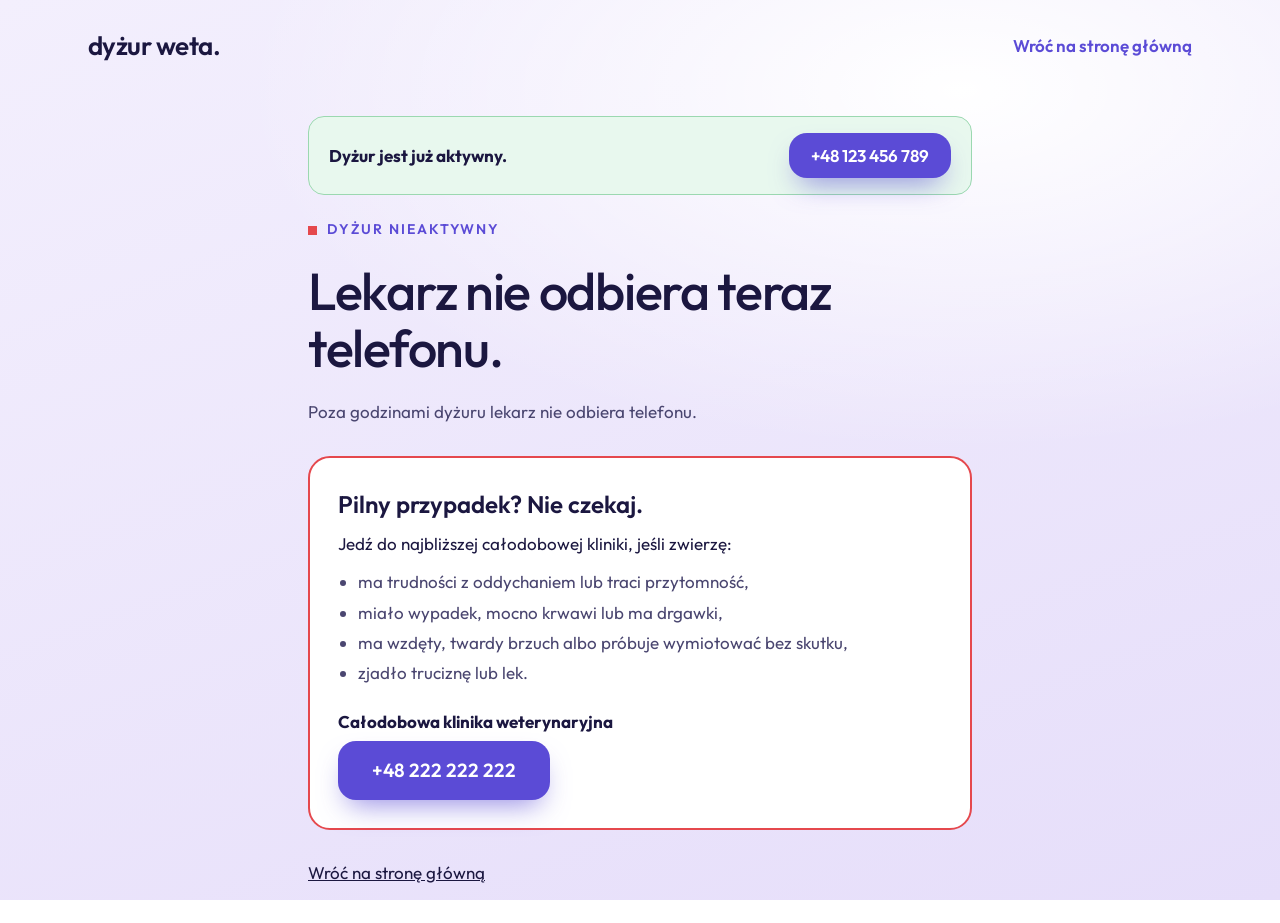
==== nieobecny.html @ 6eb523c0 "Add files via upload" ====
<!doctype html>
<html lang="pl">
<head>
<meta charset="utf-8">
<meta name="viewport" content="width=device-width, initial-scale=1">
<title>Dyżur nieaktywny – co robić w nagłym wypadku</title>
<meta name="robots" content="noindex">
<link rel="icon" href="data:image/svg+xml,%3Csvg xmlns='http://www.w3.org/2000/svg' viewBox='0 0 100 100'%3E%3Ctext y='.9em' font-size='90'%3E%F0%9F%90%BE%3C/text%3E%3C/svg%3E">
<link rel="preconnect" href="https://fonts.googleapis.com">
<link rel="preconnect" href="https://fonts.gstatic.com" crossorigin>
<link href="https://fonts.googleapis.com/css2?family=Outfit:wght@400;500;600&display=swap" rel="stylesheet">
<link rel="stylesheet" href="style.css">
</head>
<body>
<header>
  <div class="wrap">
    <a class="logo" href="./" aria-label="Strona główna"><span>dyżur weta.</span></a>
    <a class="head-call" href="./">Wróć na stronę główną</a>
  </div>
</header>

<main class="away">
  <div class="notice-open" id="now-open" hidden>
    <strong>Dyżur jest już aktywny.</strong>
    <a class="btn" href="#" data-phone style="padding:14px 22px;font-size:17px"></a>
  </div>

  <p class="eyebrow">Dyżur nieaktywny</p>
  <h1>Lekarz nie odbiera teraz telefonu.</h1>
  <p class="lead" data-closed-info></p>
  <p class="lead" id="next-line" hidden><strong>Następny dyżur: <span data-next></span>.</strong><br>Lekarz dyżurny: <span data-doctor></span></p>

  <div class="urgent" role="alert">
    <h2>Pilny przypadek? Nie czekaj.</h2>
    <p style="margin:0">Jedź do najbliższej całodobowej kliniki, jeśli zwierzę:</p>
    <ul>
      <li>ma trudności z oddychaniem lub traci przytomność,</li>
      <li>miało wypadek, mocno krwawi lub ma drgawki,</li>
      <li>ma wzdęty, twardy brzuch albo próbuje wymiotować bez skutku,</li>
      <li>zjadło truciznę lub lek.</li>
    </ul>
    <p style="margin:0 0 6px"><strong data-alt-name></strong></p>
    <a class="btn" href="#" data-alt-phone></a>
  </div>

  <p><a href="./">Wróć na stronę główną</a></p>
</main>

<script src="config.js"></script>
<script src="availability.js"></script>
<script src="script.js"></script>
</body>
</html>
---- style.css ----
:root{
  --bg1:#f3effd;--bg2:#e6defa;--ink:#1b1740;--muted:#4a4670;
  --brand:#5b4bd6;--brand-dark:#4638b8;--blue:#3b82f6;--sun:#f5b72f;--mint:#2dd4bf;--alert:#e5484d;--ok:#16a34a;
  --card:rgba(255,255,255,.72);--line:rgba(91,75,214,.16);
}
*{box-sizing:border-box}
html{scroll-behavior:smooth}
body{margin:0;min-height:100vh;color:var(--ink);font-family:"Outfit",system-ui,-apple-system,"Segoe UI",sans-serif;font-size:17px;line-height:1.55;
  background:radial-gradient(1200px 600px at 75% 10%,#fff 0,transparent 60%),linear-gradient(160deg,var(--bg1),var(--bg2));background-attachment:fixed}
a{color:inherit}
:focus-visible{outline:3px solid var(--brand);outline-offset:3px;border-radius:8px}
.wrap{max-width:1160px;margin:0 auto;padding:0 28px}

/* pasek poza dyżurem */
.closed-bar{background:#2a1f5c;color:#fff;font-size:15px;padding:10px 0}
.closed-bar .wrap{display:flex;gap:6px 14px;flex-wrap:wrap;align-items:center}
.closed-bar a{font-weight:600;text-underline-offset:3px}
.closed-bar[hidden]{display:none}

header .wrap{display:flex;align-items:center;justify-content:space-between;padding-top:26px;padding-bottom:10px}
.logo{display:flex;align-items:center;gap:10px;font-weight:600;font-size:26px;text-decoration:none;letter-spacing:-.02em}
.logo svg{width:34px;height:34px}
nav{display:flex;gap:34px}
nav a{text-decoration:none;font-weight:500;color:var(--muted);padding:6px 0;border-bottom:2px solid transparent}
nav a:hover,nav a[aria-current]{color:var(--brand);border-color:var(--brand)}
.head-call{font-weight:600;color:var(--brand);text-decoration:none;white-space:nowrap}

/* hero */
.hero{display:grid;grid-template-columns:1.05fr 1fr;gap:20px;align-items:center;padding:36px 0 30px}
.eyebrow{display:flex;align-items:center;gap:10px;font-weight:600;font-size:14px;letter-spacing:.14em;text-transform:uppercase;color:var(--brand);margin:0 0 22px}
.eyebrow::before{content:"";width:9px;height:9px;background:var(--alert)}
h1{font-size:clamp(38px,5.4vw,62px);line-height:1.1;font-weight:500;letter-spacing:-.025em;margin:0 0 22px;max-width:14ch}
.lead{color:var(--muted);max-width:46ch;margin:0 0 28px}
.btn{display:inline-flex;align-items:center;justify-content:center;gap:10px;background:var(--brand);color:#fff;font:600 19px/1 "Outfit",system-ui,sans-serif;
  text-decoration:none;padding:20px 34px;border-radius:18px;box-shadow:0 14px 28px -10px rgba(91,75,214,.65);transition:transform .15s,background .15s}
.btn:hover{background:var(--brand-dark);transform:translateY(-2px)}
.btn-muted{background:#fff;color:var(--brand);box-shadow:inset 0 0 0 2px var(--brand)}
.btn-muted:hover{background:#f3f0ff}
.btn svg{width:22px;height:22px}

.status{display:flex;align-items:center;gap:14px;background:var(--card);border:1px solid var(--line);border-radius:18px;padding:14px 18px;margin:0 0 26px;max-width:460px;backdrop-filter:blur(6px)}
.dot{flex:none;width:14px;height:14px;border-radius:50%;background:var(--muted)}
html[data-status=open] .dot{background:var(--ok);box-shadow:0 0 0 6px rgba(22,163,74,.18)}
html[data-status=closed] .dot{background:var(--alert);box-shadow:0 0 0 6px rgba(229,72,77,.16)}
.status b{display:block;font-size:19px;line-height:1.2}
.status span{color:var(--muted);font-size:15px}

.hours{list-style:none;margin:0 0 30px;padding:0;max-width:460px;border-top:1px solid var(--line)}
.hours li{display:flex;justify-content:space-between;gap:16px;padding:10px 0;border-bottom:1px solid var(--line)}
.hours strong{font-weight:600}
.hours-title{font-size:15px;font-weight:600;color:var(--muted);margin:0 0 6px}
.doctor{margin:22px 0 0;color:var(--muted);font-size:16px}
.doctor strong{color:var(--ink)}

/* zwierzak */
.art{position:relative;justify-self:center;width:100%;max-width:500px}
.art svg{width:100%;height:auto;display:block;overflow:visible}
.bob{animation:bob 6s ease-in-out infinite}
.bob2{animation:bob 7s ease-in-out -2s infinite}
.bob3{animation:bob 5.5s ease-in-out -4s infinite}
@keyframes bob{50%{transform:translateY(-9px)}}
.tail{transform-origin:318px 330px;animation:wag 1.6s ease-in-out infinite}
@keyframes wag{50%{transform:rotate(14deg)}}
@media (prefers-reduced-motion:reduce){.bob,.bob2,.bob3,.tail{animation:none}html{scroll-behavior:auto}.btn{transition:none}}

/* sekcje */
section.info{padding:34px 0 20px}
.card{background:var(--card);border:1px solid var(--line);border-radius:24px;padding:34px;display:grid;grid-template-columns:1.2fr 1fr;gap:30px;align-items:center}
.card h2{font-size:clamp(26px,3.2vw,34px);line-height:1.2;font-weight:500;letter-spacing:-.02em;margin:0 0 12px}
.card p{margin:0 0 10px;color:var(--muted)}
.alt-phone{font-size:26px;font-weight:600;color:var(--brand);text-decoration:none}
footer{padding:36px 0 44px;color:var(--muted);font-size:15px}
footer .wrap{display:flex;justify-content:space-between;gap:12px;flex-wrap:wrap;border-top:1px solid var(--line);padding-top:22px}
footer a{font-weight:600;text-decoration:none;color:var(--ink)}

/* strona nieobecny */
.away{max-width:720px;margin:0 auto;padding:40px 28px 20px;text-align:left}
.away h1{max-width:none;font-size:clamp(34px,5vw,52px)}
.urgent{background:#fff;border:2px solid var(--alert);border-radius:22px;padding:28px;margin:30px 0}
.urgent h2{margin:0 0 8px;font-size:24px;font-weight:600}
.urgent ul{margin:12px 0 22px;padding-left:20px;color:var(--muted)}
.urgent li{margin:4px 0}
.notice-open{background:#e8f8ee;border:1px solid #9bd8b0;border-radius:16px;padding:16px 20px;margin:0 0 24px;display:flex;gap:16px;align-items:center;justify-content:space-between;flex-wrap:wrap}
.notice-open[hidden],#next-line[hidden]{display:none}

@media (max-width:860px){
  .wrap{padding:0 20px}
  nav{display:none}
  .hero{grid-template-columns:1fr;padding-top:20px}
  .art{max-width:380px;order:-1}
  h1{max-width:none}
  .card{grid-template-columns:1fr;padding:24px}
  .btn{width:100%}
}
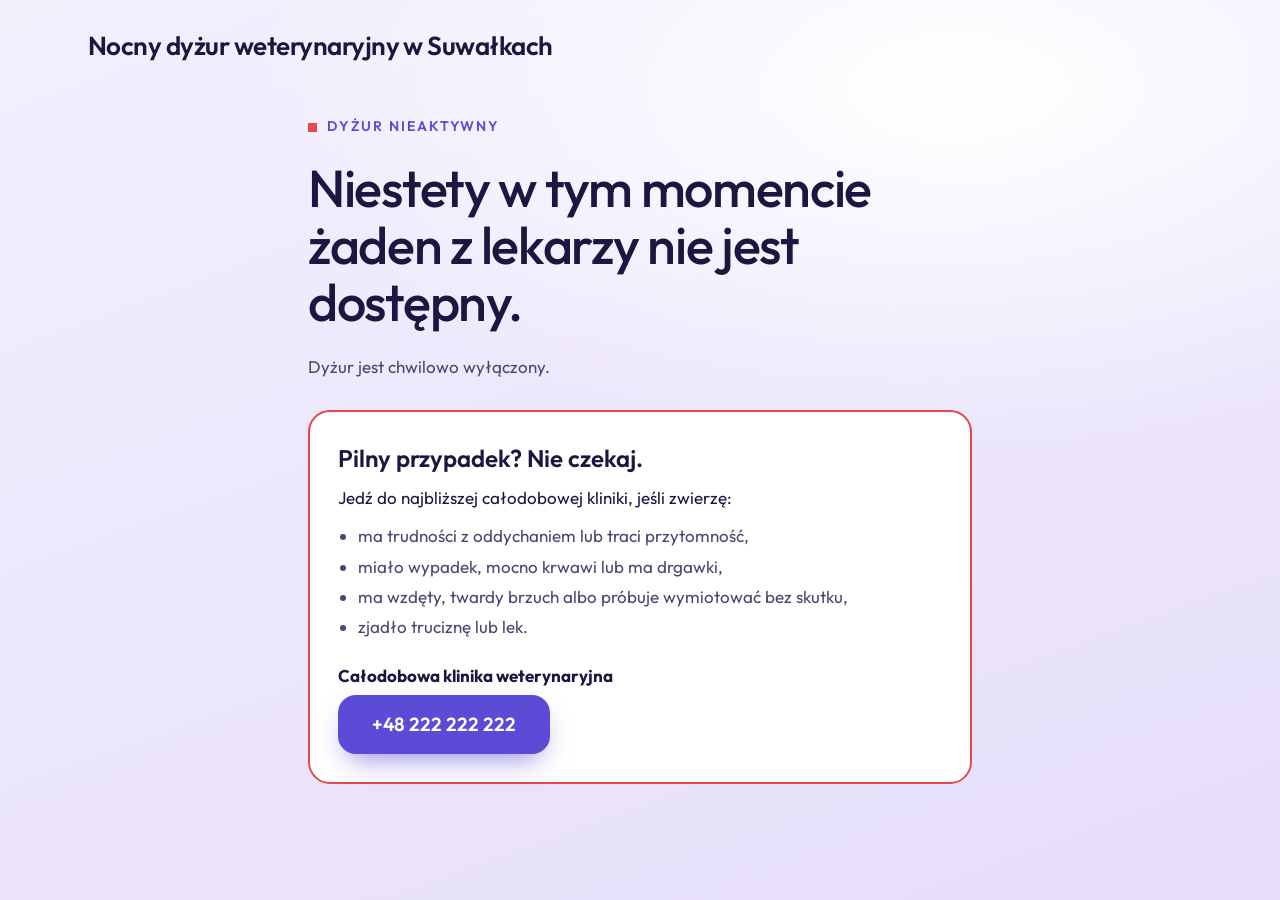
==== commit 5ec756b3: "Update content for veterinary duty page" ====
--- a/nieobecny.html
+++ b/nieobecny.html
@@ -14,8 +14,7 @@
 <body>
 <header>
   <div class="wrap">
-    <a class="logo" href="./" aria-label="Strona główna"><span>dyżur weta.</span></a>
-    <a class="head-call" href="./">Wróć na stronę główną</a>
+    <a class="logo" href="./" aria-label="Strona główna"><span>Nocny dyżur weterynaryjny w Suwałkach</span></a>
   </div>
 </header>
 
@@ -26,7 +25,7 @@
   </div>
 
   <p class="eyebrow">Dyżur nieaktywny</p>
-  <h1>Lekarz nie odbiera teraz telefonu.</h1>
+  <h1>Niestety w tym momencie żaden z lekarzy nie jest dostępny.</h1>
   <p class="lead" data-closed-info></p>
   <p class="lead" id="next-line" hidden><strong>Następny dyżur: <span data-next></span>.</strong><br>Lekarz dyżurny: <span data-doctor></span></p>
 
@@ -43,7 +42,6 @@
     <a class="btn" href="#" data-alt-phone></a>
   </div>
 
-  <p><a href="./">Wróć na stronę główną</a></p>
 </main>
 
 <script src="config.js"></script>
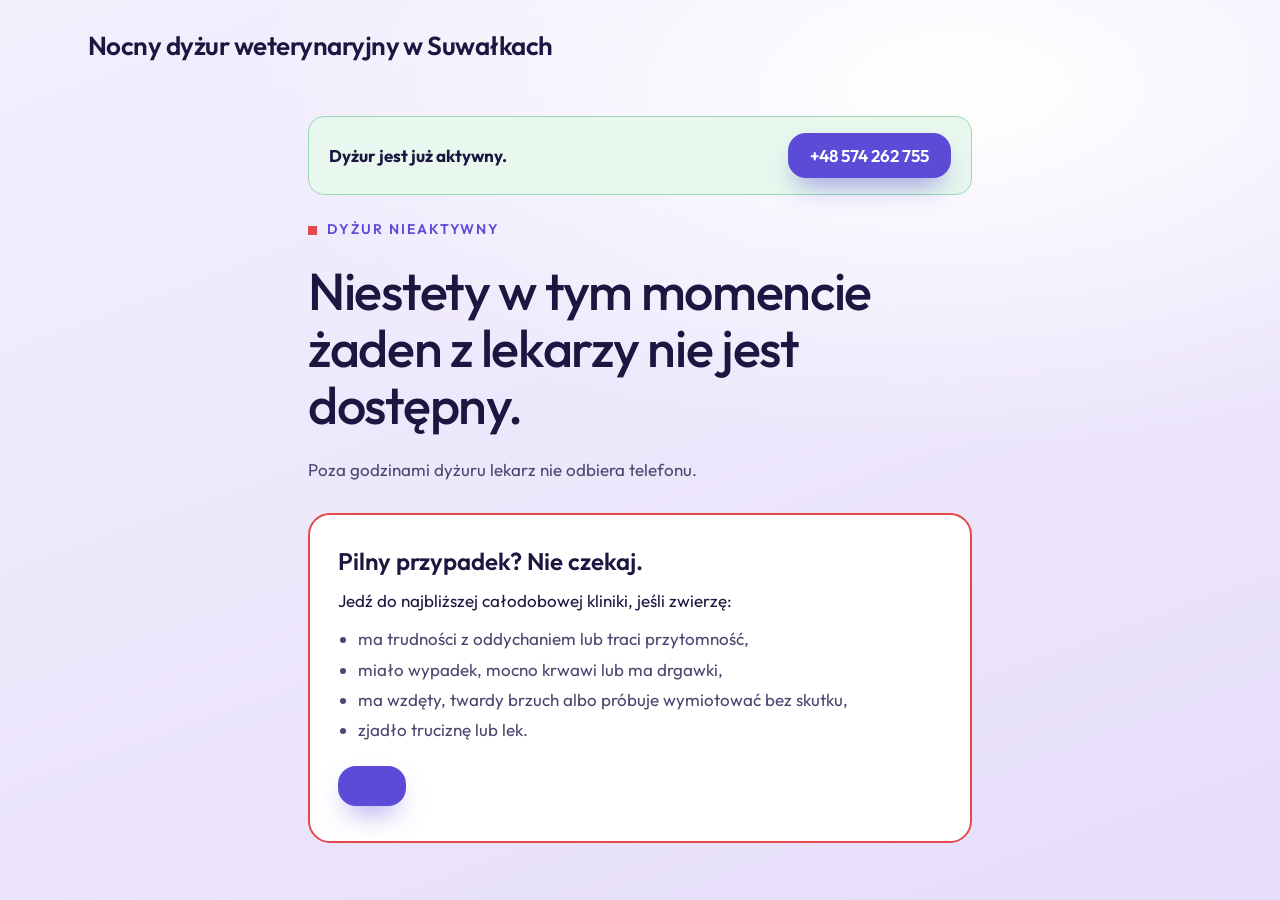
==== commit ffc036ea: "Update title with emergency contact number" ====
--- a/nieobecny.html
+++ b/nieobecny.html
@@ -3,7 +3,7 @@
 <head>
 <meta charset="utf-8">
 <meta name="viewport" content="width=device-width, initial-scale=1">
-<title>Dyżur nieaktywny – co robić w nagłym wypadku</title>
+<title>Dyżur nieaktywny – +48 574 262 755</title>
 <meta name="robots" content="noindex">
 <link rel="icon" href="data:image/svg+xml,%3Csvg xmlns='http://www.w3.org/2000/svg' viewBox='0 0 100 100'%3E%3Ctext y='.9em' font-size='90'%3E%F0%9F%90%BE%3C/text%3E%3C/svg%3E">
 <link rel="preconnect" href="https://fonts.googleapis.com">
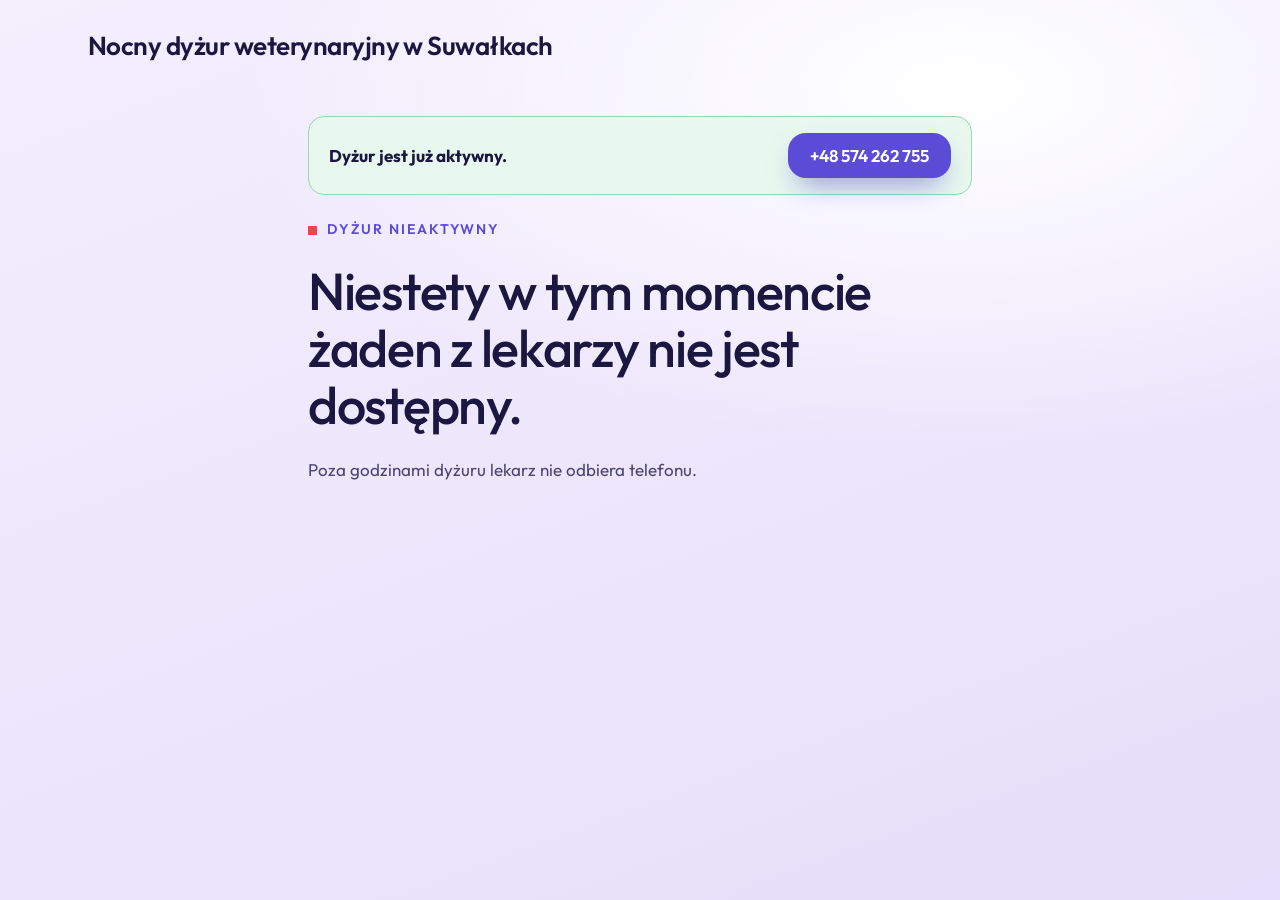
==== commit c12b93a5: "Update duty information and comment out urgent section Removed the doctor's information from the nex" ====
--- a/nieobecny.html
+++ b/nieobecny.html
@@ -27,8 +27,8 @@
   <p class="eyebrow">Dyżur nieaktywny</p>
   <h1>Niestety w tym momencie żaden z lekarzy nie jest dostępny.</h1>
   <p class="lead" data-closed-info></p>
-  <p class="lead" id="next-line" hidden><strong>Następny dyżur: <span data-next></span>.</strong><br>Lekarz dyżurny: <span data-doctor></span></p>
-
+  <p class="lead" id="next-line" hidden><strong>Następny dyżur: <span data-next></span>.</strong><!--<br>Lekarz dyżurny: <span data-doctor>--></span></p>
+<!--
   <div class="urgent" role="alert">
     <h2>Pilny przypadek? Nie czekaj.</h2>
     <p style="margin:0">Jedź do najbliższej całodobowej kliniki, jeśli zwierzę:</p>
@@ -41,6 +41,7 @@
     <p style="margin:0 0 6px"><strong data-alt-name></strong></p>
     <a class="btn" href="#" data-alt-phone></a>
   </div>
+-->
 
 </main>
 
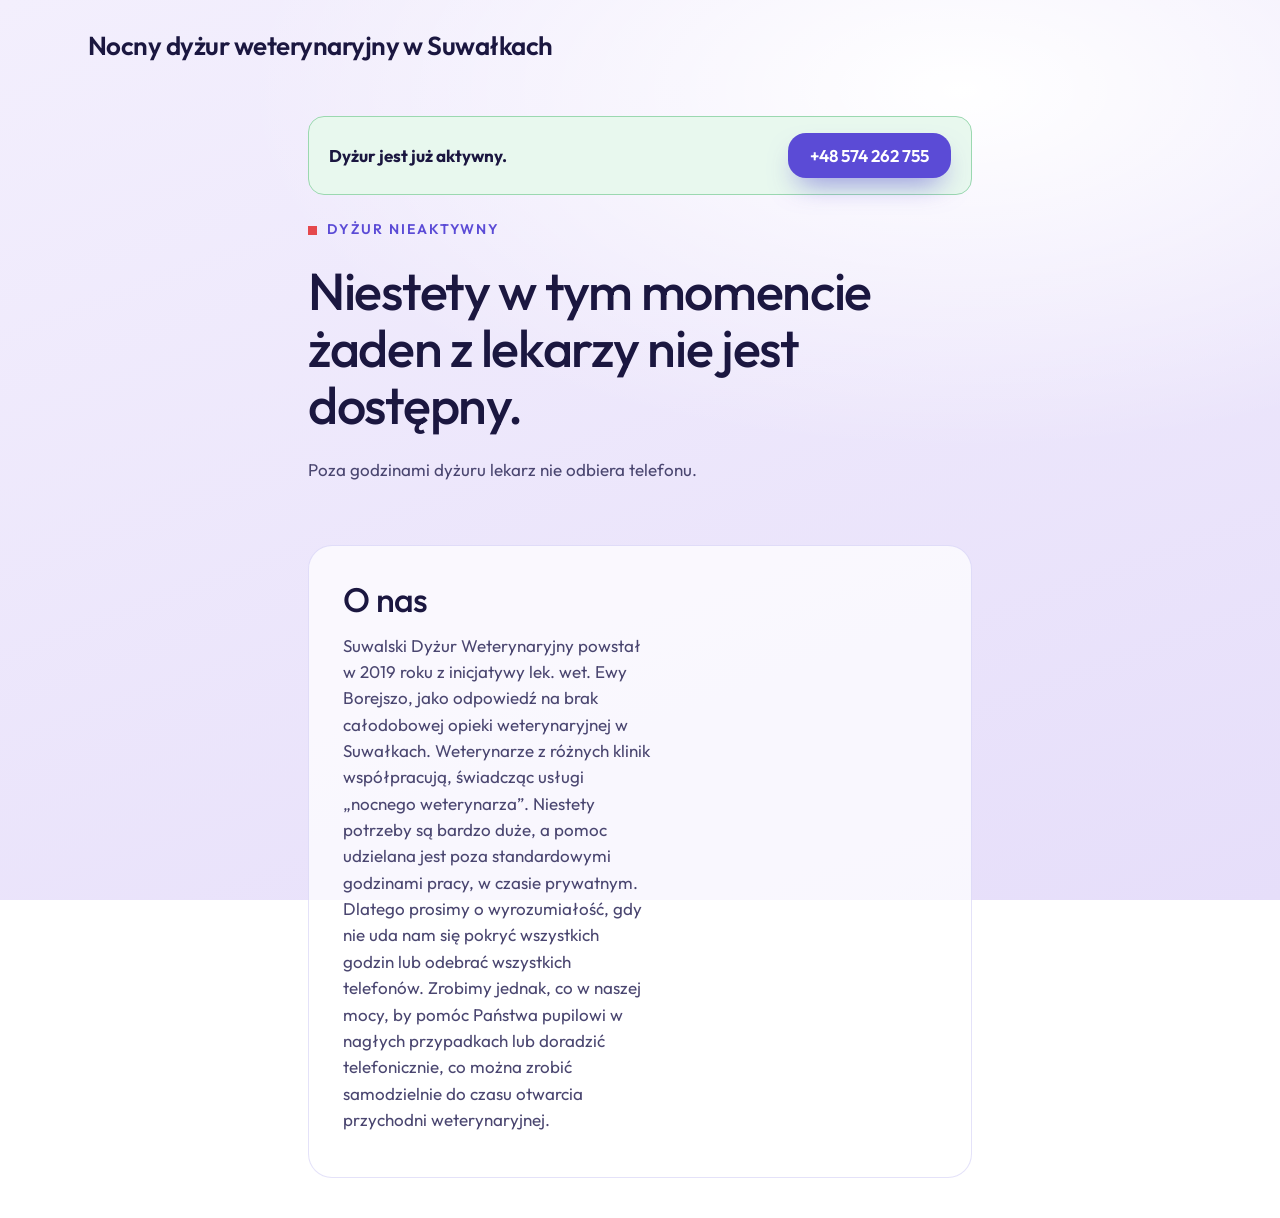
==== commit 19a0969a: "Uncomment 'O nas' section in nieobecny.html Uncomment the 'O nas' section providing information abou" ====
--- a/nieobecny.html
+++ b/nieobecny.html
@@ -28,7 +28,16 @@
   <h1>Niestety w tym momencie żaden z lekarzy nie jest dostępny.</h1>
   <p class="lead" data-closed-info></p>
   <p class="lead" id="next-line" hidden><strong>Następny dyżur: <span data-next></span>.</strong><!--<br>Lekarz dyżurny: <span data-doctor>--></span></p>
-<!--
+
+  <section class="info" id="o-nas">
+      <div class="card">
+        <div>
+          <h2>O nas</h2>
+          <p class="lead">Suwalski Dyżur Weterynaryjny powstał w 2019 roku z inicjatywy lek. wet. Ewy Borejszo, jako odpowiedź na brak całodobowej opieki weterynaryjnej w Suwałkach. Weterynarze z różnych klinik współpracują, świadcząc usługi „nocnego weterynarza”. Niestety potrzeby są bardzo duże, a pomoc udzielana jest poza standardowymi godzinami pracy, w czasie prywatnym. Dlatego prosimy o wyrozumiałość, gdy nie uda nam się pokryć wszystkich godzin lub odebrać wszystkich telefonów. Zrobimy jednak, co w naszej mocy, by pomóc Państwa pupilowi w nagłych przypadkach lub doradzić telefonicznie, co można zrobić samodzielnie do czasu otwarcia przychodni weterynaryjnej.</p>
+        </div>
+      </div>
+    </section>
+  <!--
   <div class="urgent" role="alert">
     <h2>Pilny przypadek? Nie czekaj.</h2>
     <p style="margin:0">Jedź do najbliższej całodobowej kliniki, jeśli zwierzę:</p>
--- a/style.css
+++ b/style.css
@@ -91,4 +91,7 @@
   h1{max-width:none}
   .card{grid-template-columns:1fr;padding:24px}
   .btn{width:100%}
+
+#o-nas .card{grid-template-columns:1fr}
+#o-nas .lead{max-width:none}
 }
